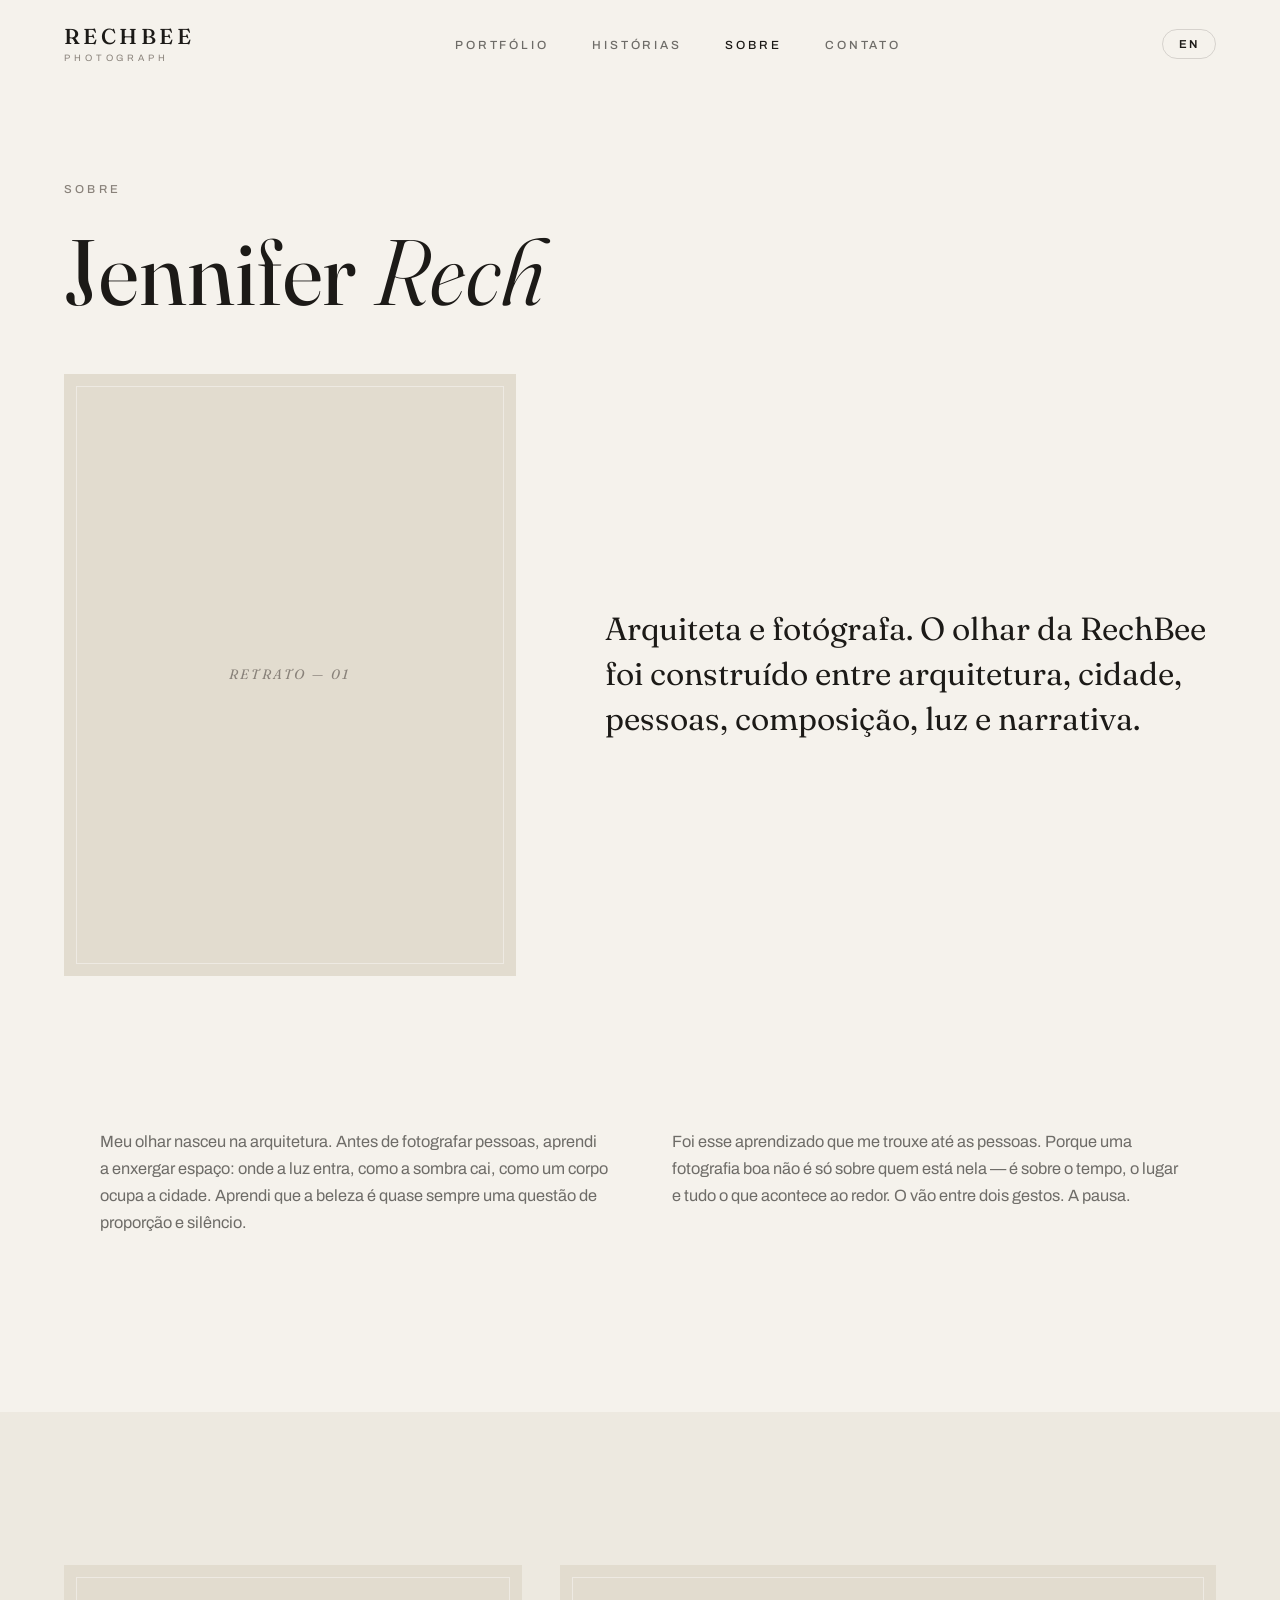
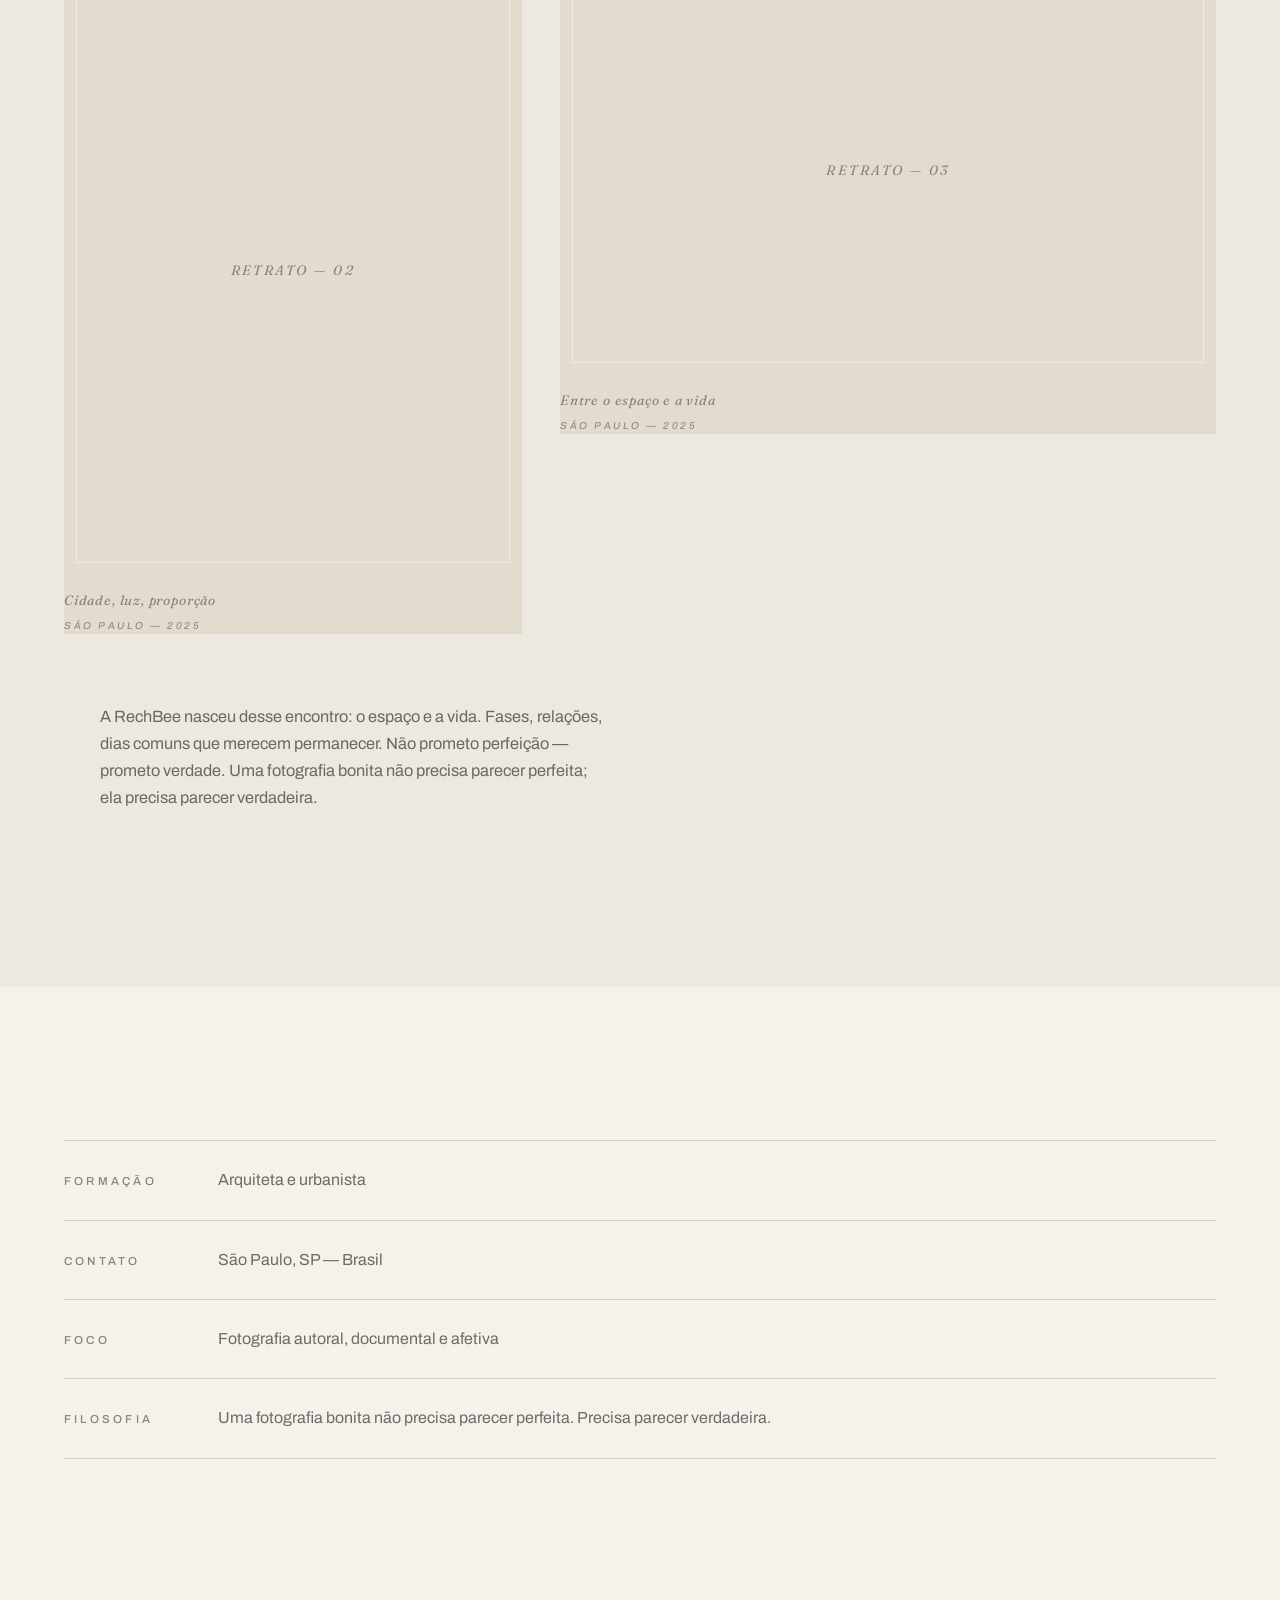
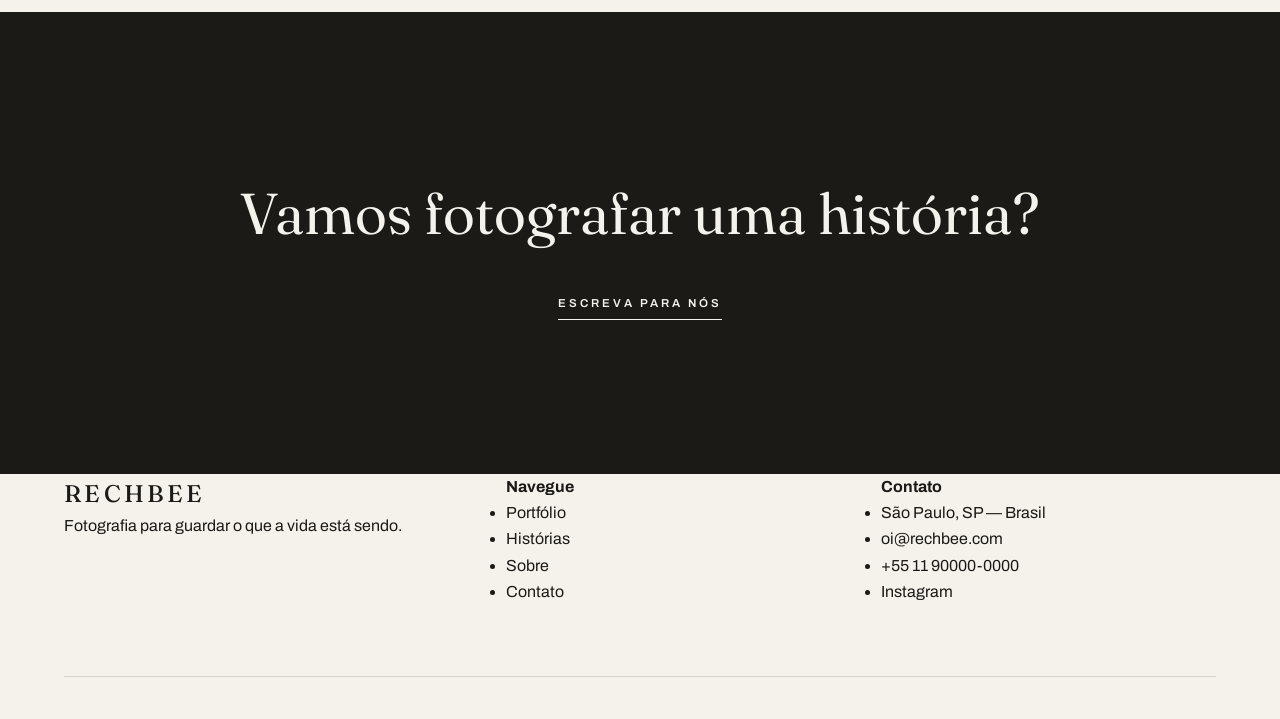
==== about.html @ 60b67dbc "Cria o site da RechBee Photograph" ====
<!DOCTYPE html>
<html lang="pt-BR">
<head>
  <meta charset="UTF-8">
  <meta name="viewport" content="width=device-width, initial-scale=1.0">
  <meta name="description" content="Sobre — RechBee Photograph. Jennifer Rech, arquiteta e fotógrafa. O espaço e a vida das pessoas.">
  <title>Sobre — RechBee Photograph</title>
  <link rel="preconnect" href="https://fonts.googleapis.com">
  <link rel="preconnect" href="https://fonts.gstatic.com" crossorigin>
  <link href="https://fonts.googleapis.com/css2?family=Fraunces:ital,opsz,wght@0,9..144,300..700;1,9..144,300..700&family=Archivo:wght@300;400;500;600&display=swap" rel="stylesheet">
  <link rel="stylesheet" href="css/style.css">
</head>
<body data-page="about">

  <header id="siteHeader"></header>

  <main>

    <section class="page-head container">
      <p class="label" data-i18n="nav.about">Sobre</p>
      <h1 class="page-title">Jennifer <em>Rech</em></h1>
    </section>

    <section class="container about-hero">
      <div class="visual visual--portrait reveal" aria-hidden="true"><span>RETRATO — 01</span></div>
      <p class="lead reveal" data-i18n="about.lead">Arquiteta e fotógrafa. O olhar da RechBee foi construído entre <em>arquitetura, cidade, pessoas, composição, luz e narrativa</em>.</p>
    </section>

    <section class="section">
      <div class="container about-chunks">
        <div class="prose reveal">
          <p data-i18n="about.p1">Meu olhar nasceu na arquitetura. Antes de fotografar pessoas, aprendi a enxergar espaço: onde a luz entra, como a sombra cai, como um corpo ocupa a cidade. Aprendi que a beleza é quase sempre uma questão de proporção e silêncio.</p>
        </div>
        <div class="prose reveal">
          <p data-i18n="about.p2">Foi esse aprendizado que me trouxe até as pessoas. Porque uma fotografia boa não é só sobre quem está nela — é sobre o tempo, o lugar e tudo o que acontece ao redor. O vão entre dois gestos. A pausa.</p>
        </div>
      </div>
    </section>

    <section class="section--deep section">
      <div class="container grid-editorial">
        <figure class="cell--tall figure reveal">
          <div class="visual visual--portrait" aria-hidden="true"><span>RETRATO — 02</span></div>
          <figcaption class="figcaption">Cidade, luz, proporção<small>São Paulo — 2025</small></figcaption>
        </figure>
        <figure class="cell--tall-last figure reveal">
          <div class="visual visual--wide" aria-hidden="true"><span>RETRATO — 03</span></div>
          <figcaption class="figcaption">Entre o espaço e a vida<small>São Paulo — 2025</small></figcaption>
        </figure>
      </div>
      <div class="container about-chunks" style="margin-top: 70px;">
        <div class="prose reveal">
          <p data-i18n="about.p3">A RechBee nasceu desse encontro: o espaço e a vida. Fases, relações, dias comuns que merecem permanecer. Não prometo perfeição — prometo verdade. Uma fotografia bonita não precisa parecer perfeita; ela precisa parecer verdadeira.</p>
        </div>
      </div>
    </section>

    <section class="section">
      <div class="container about-lines">
        <ul>
          <li>
            <span class="label" data-i18n="about.li.formacao">Formação</span>
            <p data-i18n="about.li.formacao.v">Arquiteta e urbanista</p>
          </li>
          <li>
            <span class="label" data-i18n="footer.contact">Contato</span>
            <p>São Paulo, SP — Brasil</p>
          </li>
          <li>
            <span class="label" data-i18n="about.li.foco">Foco</span>
            <p data-i18n="about.li.foco.v">Fotografia autoral, documental e afetiva</p>
          </li>
          <li>
            <span class="label" data-i18n="about.li.filosofia">Filosofia</span>
            <p data-i18n="about.li.filosofia.v">Uma fotografia bonita não precisa parecer perfeita. Precisa parecer verdadeira.</p>
          </li>
        </ul>
      </div>
    </section>

    <section class="section section--dark">
      <div class="container uni-msg reveal">
        <h2 class="serif" style="font-weight: 380; font-size: clamp(1.9rem, 5.4vw, 3.6rem);" data-i18n="about.cta">Vamos fotografar uma história?</h2>
        <p style="margin-top: 28px;"><a class="link-more" style="border-color: var(--bg); color: var(--bg);" href="contact.html" data-i18n="home.cta.link">escreva para nós</a></p>
      </div>
    </section>

  </main>

  <footer id="siteFooter"></footer>

  <script src="js/main.js"></script>
</body>
</html>
---- css/style.css ----
:root {
  --bg: #F5F2EC;
  --bg-deep: #EDE9E0;
  --sand: #E2DCCF;
  --taupe: #B7AE9F;
  --concrete: #89827A;
  --ink: #1C1A17;
  --ink-soft: rgba(28, 26, 23, 0.62);
  --line: #D9D2C2;
  --line-dark: rgba(28, 26, 23, 0.14);
  --serif: "Fraunces", Georgia, "Times New Roman", serif;
  --sans: "Archivo", "Segoe UI", system-ui, sans-serif;
  --ease: cubic-bezier(0.22, 1, 0.36, 1);
}

* {
  margin: 0;
  padding: 0;
  box-sizing: border-box;
}

html {
  scroll-behavior: smooth;
}

body {
  font-family: var(--sans);
  background: var(--bg);
  color: var(--ink);
  line-height: 1.65;
  font-weight: 400;
  -webkit-font-smoothing: antialiased;
}

img {
  display: block;
  max-width: 100%;
  height: auto;
}

a {
  color: inherit;
  text-decoration: none;
}

.serif {
  font-family: var(--serif);
}

/* ---------- Layout ---------- */

.container {
  width: min(1200px, 100% - 10vw);
  margin: 0 auto;
}

.container--narrow {
  width: min(760px, 100% - 14vw);
  margin: 0 auto;
}

.section {
  padding: clamp(72px, 12vw, 160px) 0;
}

.section--deep {
  background: var(--bg-deep);
}

.section--dark {
  background: var(--ink);
  color: var(--bg);
}

.section--taupe {
  background: var(--taupe);
  color: var(--ink);
}

.label {
  font-family: var(--sans);
  font-size: 0.72rem;
  font-weight: 500;
  letter-spacing: 0.28em;
  text-transform: uppercase;
}

.label--line {
  display: inline-flex;
  align-items: center;
  gap: 14px;
}

.label--line::before {
  content: "";
  width: 42px;
  height: 1px;
  background: currentColor;
  opacity: 0.5;
}

.sec-title {
  font-family: var(--serif);
  font-weight: 380;
  font-size: clamp(2rem, 5vw, 3.4rem);
  line-height: 1.1;
  letter-spacing: -0.01em;
}

.sec-num {
  font-family: var(--serif);
  font-style: italic;
  font-size: 0.95rem;
  color: var(--concrete);
  font-variant-numeric: tabular-nums;
}

.prose {
  color: var(--ink-soft);
  font-size: 1.02rem;
  max-width: 62ch;
}

.prose em {
  font-family: var(--serif);
  font-style: italic;
  color: var(--ink);
}

/* ---------- Header / Nav ---------- */

.header {
  position: fixed;
  inset: 0 0 auto 0;
  z-index: 90;
  padding: 26px 0;
  transition: background 0.4s var(--ease), padding 0.4s var(--ease);
}

.header.scrolled {
  background: rgba(245, 242, 236, 0.92);
  backdrop-filter: blur(10px);
  padding: 14px 0;
  border-bottom: 1px solid var(--line-dark);
}

.nav {
  display: flex;
  align-items: center;
  justify-content: space-between;
}

.brand {
  display: flex;
  flex-direction: column;
  line-height: 1;
}

.brand-name {
  font-family: var(--serif);
  font-weight: 500;
  font-size: 1.35rem;
  letter-spacing: 0.16em;
}

.brand-tag {
  font-size: 0.58rem;
  letter-spacing: 0.42em;
  text-transform: uppercase;
  color: var(--concrete);
  margin-top: 6px;
}

.nav-links {
  display: flex;
  align-items: center;
  gap: clamp(20px, 3.4vw, 44px);
  list-style: none;
}

.nav-links a {
  font-size: 0.74rem;
  font-weight: 500;
  letter-spacing: 0.24em;
  text-transform: uppercase;
  color: var(--ink-soft);
  transition: color 0.25s ease;
}

.nav-links a:hover,
.nav-links a.current {
  color: var(--ink);
}

.lang-toggle {
  font-family: var(--sans);
  font-size: 0.72rem;
  font-weight: 600;
  letter-spacing: 0.18em;
  text-transform: uppercase;
  background: none;
  border: 1px solid var(--line-dark);
  color: var(--ink);
  padding: 8px 16px;
  border-radius: 999px;
  cursor: pointer;
  transition: all 0.25s ease;
}

.lang-toggle:hover {
  border-color: var(--ink);
}

.nav-toggle {
  display: none;
  background: none;
  border: none;
  cursor: pointer;
  padding: 8px 0;
}

.nav-toggle span {
  display: block;
  width: 26px;
  height: 1.6px;
  background: var(--ink);
  margin: 6px 0;
  transition: transform 0.3s var(--ease), opacity 0.3s ease;
}

body.menu-open .nav-toggle span:nth-child(1) {
  transform: translateY(7.6px) rotate(45deg);
}

body.menu-open .nav-toggle span:nth-child(2) {
  opacity: 0;
}

body.menu-open .nav-toggle span:nth-child(3) {
  transform: translateY(-7.6px) rotate(-45deg);
}

/* ---------- Hero ---------- */

.hero {
  position: relative;
  min-height: 100svh;
  display: flex;
  align-items: flex-end;
  color: var(--bg);
  overflow: hidden;
}

.hero-visual {
  position: absolute;
  inset: 0;
  background:
    linear-gradient(180deg, rgba(28, 26, 23, 0.42) 0%, rgba(28, 26, 23, 0.68) 100%),
    linear-gradient(115deg, #8d8577 0%, #c4b8a4 34%, #9a8e7d 62%, #6d675d 100%);
}

.hero-visual::after {
  content: "";
  position: absolute;
  inset: 0;
  background-image: url("data:image/svg+xml,%3Csvg xmlns='http://www.w3.org/2000/svg' width='140' height='140'%3E%3Cfilter id='n'%3E%3CfeTurbulence type='fractalNoise' baseFrequency='0.9' numOctaves='2'/%3E%3C/filter%3E%3Crect width='100%25' height='100%25' filter='url(%23n)' opacity='0.05'/%3E%3C/svg%3E");
  opacity: 0.5;
}

.hero-inner {
  position: relative;
  z-index: 2;
  width: 100%;
  padding: 0 0 9vh;
}

.hero-label {
  color: rgba(245, 242, 236, 0.8);
  margin-bottom: 22px;
}

.hero-title {
  font-family: var(--serif);
  font-weight: 420;
  font-size: clamp(3rem, 11vw, 8.5rem);
  line-height: 0.98;
  letter-spacing: 0.04em;
}

.hero-sub {
  font-family: var(--serif);
  font-weight: 380;
  font-style: italic;
  font-size: clamp(1.05rem, 2.6vw, 1.7rem);
  letter-spacing: 0.24em;
  text-transform: uppercase;
  color: rgba(245, 242, 236, 0.94);
  margin-top: 26px;
}

.hero-scroll {
  position: absolute;
  z-index: 2;
  right: 4vw;
  bottom: 6vh;
  writing-mode: vertical-rl;
  font-size: 0.62rem;
  letter-spacing: 0.34em;
  text-transform: uppercase;
  color: rgba(245, 242, 236, 0.66);
}

/* ---------- Manifesto ---------- */

.manifesto {
  text-align: center;
}

.manifesto p {
  font-family: var(--serif);
  font-weight: 340;
  font-size: clamp(1.7rem, 4.6vw, 3.2rem);
  line-height: 1.25;
  max-width: 20ch;
  margin: 0 auto;
}

.manifesto .label {
  display: block;
  margin-bottom: 30px;
  color: var(--concrete);
}

/* ---------- Universos (Home) ---------- */

.universo {
  display: grid;
  grid-template-columns: 1.05fr 1fr;
  gap: clamp(32px, 6vw, 90px);
  align-items: center;
  padding: clamp(56px, 8vw, 110px) 0;
  border-top: 1px solid var(--line);
}

.universo:nth-child(even) .visual {
  order: 2;
}

.visual {
  position: relative;
  background: var(--sand);
  aspect-ratio: 4 / 5;
  overflow: hidden;
  display: flex;
  align-items: center;
  justify-content: center;
  color: var(--concrete);
  font-family: var(--serif);
  font-style: italic;
  font-size: 0.85rem;
  letter-spacing: 0.18em;
}

.visual--wide {
  aspect-ratio: 16 / 10;
}

.visual--portrait {
  aspect-ratio: 3 / 4;
}

.visual::after {
  content: "";
  position: absolute;
  inset: 12px;
  border: 1px solid rgba(255, 255, 255, 0.4);
}

.universo-body {
  padding: 8px 0;
}

.universo-body .uni-index {
  display: block;
  margin-bottom: 20px;
}

.universo-body h3 {
  font-family: var(--serif);
  font-weight: 480;
  font-size: clamp(1.8rem, 3.6vw, 2.7rem);
  letter-spacing: 0.04em;
}

.universo-body p {
  color: var(--ink-soft);
  margin: 18px 0 28px;
  max-width: 46ch;
}

.link-more {
  display: inline-flex;
  align-items: center;
  gap: 10px;
  font-size: 0.72rem;
  font-weight: 600;
  letter-spacing: 0.26em;
  text-transform: uppercase;
  padding-bottom: 6px;
  border-bottom: 1px solid var(--ink);
  transition: gap 0.25s var(--ease);
}

.link-more:hover {
  gap: 18px;
}

/* ---------- Editorial grid ---------- */

.grid-editorial {
  display: grid;
  grid-template-columns: repeat(12, 1fr);
  gap: clamp(16px, 3vw, 40px);
  align-items: start;
}

.grid-editorial .cell {
  grid-column: span 6;
}

.grid-editorial .cell--full {
  grid-column: 1 / -1;
}

.grid-editorial .cell--third {
  grid-column: span 4;
}

.grid-editorial .cell--two-thirds {
  grid-column: span 8;
}

.grid-editorial .cell--tall {
  grid-column: span 5;
}

.grid-editorial .cell--tall-last {
  grid-column: span 7;
}

.figure {
  background: var(--sand);
}

.figure .visual {
  aspect-ratio: 3 / 2;
}

.figure .visual--portrait {
  aspect-ratio: 3 / 4;
}

.figure .visual--sq {
  aspect-ratio: 1 / 1;
}

.figure .visual--wide {
  aspect-ratio: 16 / 10;
}

.figcaption {
  font-family: var(--serif);
  font-style: italic;
  font-size: 0.85rem;
  color: var(--concrete);
  margin-top: 14px;
  letter-spacing: 0.06em;
}

.figcaption small {
  display: block;
  font-family: var(--sans);
  font-size: 0.62rem;
  letter-spacing: 0.26em;
  text-transform: uppercase;
  color: var(--concrete);
  margin-top: 6px;
}

/* ---------- About strip ---------- */

.about-strip {
  display: grid;
  grid-template-columns: 0.9fr 1.1fr;
  gap: clamp(32px, 6vw, 90px);
  align-items: center;
}

.about-strip .visual {
  aspect-ratio: 3 / 4;
}

.about-strip h2 {
  font-family: var(--serif);
  font-weight: 420;
  font-size: clamp(1.6rem, 3vw, 2.3rem);
  margin-bottom: 18px;
}

.about-strip p {
  color: var(--ink-soft);
  margin-bottom: 26px;
  max-width: 48ch;
}

/* ---------- Quote ---------- */

.quote {
  text-align: center;
}

.quote blockquote {
  font-family: var(--serif);
  font-weight: 340;
  font-style: italic;
  font-size: clamp(1.5rem, 4vw, 2.6rem);
  line-height: 1.3;
  max-width: 24ch;
  margin: 0 auto 26px;
}

/* ---------- Footer ---------- */

.footer {
  background: var(--ink);
  color: var(--bg);
  padding: clamp(60px, 8vw, 110px) 0 40px;
}

.footer-grid {
  display: grid;
  grid-template-columns: 1.2fr 1fr 1fr;
  gap: 40px;
  align-items: start;
  margin-bottom: 70px;
}

.footer-brand-name {
  font-family: var(--serif);
  font-weight: 460;
  font-size: 1.5rem;
  letter-spacing: 0.14em;
}

.footer p.tagline {
  font-family: var(--serif);
  font-style: italic;
  color: var(--taupe);
  margin-top: 12px;
  max-width: 30ch;
}

.footer h4 {
  font-size: 0.66rem;
  font-weight: 500;
  letter-spacing: 0.3em;
  text-transform: uppercase;
  color: var(--taupe);
  margin-bottom: 18px;
}

.footer ul {
  list-style: none;
  display: flex;
  flex-direction: column;
  gap: 10px;
}

.footer ul a,
.footer ul li {
  color: rgba(245, 242, 236, 0.82);
  font-size: 0.92rem;
  transition: color 0.25s ease;
}

.footer ul a:hover {
  color: var(--bg);
}

.footer-bottom {
  border-top: 1px solid var(--line-dark);
  padding-top: 24px;
  display: flex;
  justify-content: space-between;
  gap: 16px;
  flex-wrap: wrap;
  font-size: 0.7rem;
  letter-spacing: 0.12em;
  text-transform: uppercase;
  color: rgba(245, 242, 236, 0.45);
}

/* ---------- Page header (inner pages) ---------- */

.page-head {
  padding: clamp(150px, 20vh, 210px) 0 clamp(40px, 6vh, 70px);
}

.page-head .label {
  color: var(--concrete);
  margin-bottom: 26px;
}

.page-title {
  font-family: var(--serif);
  font-weight: 400;
  font-size: clamp(2.6rem, 8vw, 5.8rem);
  line-height: 1.02;
  letter-spacing: 0.01em;
}

.page-title em {
  font-style: italic;
  font-weight: 340;
}

.page-sub {
  margin-top: 26px;
  max-width: 54ch;
}

/* ---------- Portfolio ---------- */

.filters {
  display: flex;
  flex-wrap: wrap;
  gap: 8px 26px;
  list-style: none;
  padding-bottom: 26px;
  border-bottom: 1px solid var(--line);
  margin-bottom: 44px;
}

.filters button {
  font-family: var(--sans);
  font-size: 0.74rem;
  font-weight: 500;
  letter-spacing: 0.22em;
  text-transform: uppercase;
  background: none;
  border: none;
  color: var(--ink-soft);
  cursor: pointer;
  padding: 4px 0;
  transition: color 0.25s ease;
}

.filters button:hover {
  color: var(--ink);
}

.filters button.active {
  color: var(--ink);
  border-bottom: 1px solid var(--ink);
}

.grid-portfolio {
  display: grid;
  grid-template-columns: repeat(12, 1fr);
  gap: clamp(18px, 3vw, 44px);
}

.work {
  grid-column: span 6;
}

.work--mini {
  grid-column: span 4;
}

.work--big {
  grid-column: 1 / -1;
}

.work--rest {
  grid-column: span 6;
}

.work .figure {
  position: relative;
  overflow: hidden;
}

.work .visual {
  transition: transform 1.1s var(--ease);
}

.work:hover .visual {
  transform: scale(1.025);
}

.work.hide {
  display: none;
}

.work .tag {
  display: inline-block;
  margin-top: 16px;
  font-size: 0.62rem;
  font-weight: 600;
  letter-spacing: 0.28em;
  text-transform: uppercase;
  color: var(--concrete);
}

/* ---------- Stories hub ---------- */

.stories-list {
  border-top: 1px solid var(--line);
}

.story-row {
  display: grid;
  grid-template-columns: 1fr;
  border-bottom: 1px solid var(--line);
  padding: clamp(36px, 6vw, 64px) 0;
}

.story-row a {
  display: grid;
  grid-template-columns: 0.8fr 1.2fr;
  gap: clamp(24px, 5vw, 70px);
  align-items: center;
}

.story-row .visual {
  aspect-ratio: 4 / 3;
  margin: 0;
}

.story-row h3 {
  font-family: var(--serif);
  font-weight: 460;
  font-size: clamp(1.7rem, 4vw, 3rem);
  letter-spacing: 0.03em;
  margin-bottom: 14px;
}

.story-row p {
  color: var(--ink-soft);
  max-width: 46ch;
  margin-bottom: 22px;
}

/* ---------- Universe pages ---------- */

.uni-intro {
  display: grid;
  grid-template-columns: 1fr 1fr;
  gap: clamp(28px, 6vw, 80px);
  align-items: center;
}

.uni-intro .visual {
  aspect-ratio: 3 / 4;
}

.uni-intro .prose {
  font-size: 1.08rem;
}

.uni-msg {
  text-align: center;
}

/* ---------- About ---------- */

.about-hero {
  display: grid;
  grid-template-columns: 0.85fr 1.15fr;
  gap: clamp(32px, 7vw, 100px);
  align-items: center;
}

.about-hero .visual {
  aspect-ratio: 3 / 4;
}

.about-hero .lead {
  font-family: var(--serif);
  font-weight: 380;
  font-size: clamp(1.4rem, 3vw, 2rem);
  line-height: 1.4;
}

.about-hero .lead em {
  color: var(--concrete);
}

.about-chunks {
  display: grid;
  grid-template-columns: repeat(2, 1fr);
  gap: clamp(28px, 5vw, 72px);
  max-width: 1080px;
}

.about-chunks .prose p {
  margin-bottom: 1.3em;
}

.about-lines {
  border-top: 1px solid var(--line);
}

.about-lines ul {
  list-style: none;
}

.about-lines li {
  display: flex;
  gap: 24px;
  align-items: baseline;
  padding: 26px 0;
  border-bottom: 1px solid var(--line);
}

.about-lines li .label {
  min-width: 130px;
  color: var(--concrete);
}

.about-lines li p {
  color: var(--ink-soft);
}

/* ---------- Contact ---------- */

.contact-head .label {
  color: var(--concrete);
  margin-bottom: 24px;
}

.contact-title {
  font-family: var(--serif);
  font-weight: 400;
  font-size: clamp(2.2rem, 6.4vw, 4.6rem);
  line-height: 1.08;
  letter-spacing: 0.01em;
  max-width: 14ch;
}

.contact-grid {
  display: grid;
  grid-template-columns: 1fr 1fr;
  gap: clamp(48px, 8vw, 120px);
  align-items: start;
}

.form-el {
  position: relative;
  margin-bottom: 34px;
}

.form-el input,
.form-el textarea,
.form-el select {
  width: 100%;
  background: none;
  border: none;
  border-bottom: 1px solid var(--line);
  padding: 12px 0;
  font-family: var(--sans);
  font-size: 1rem;
  color: var(--ink);
  transition: border-color 0.3s ease;
}

.form-el textarea {
  min-height: 92px;
  resize: vertical;
}

.form-el input:focus,
.form-el textarea:focus,
.form-el select:focus {
  outline: none;
  border-bottom-color: var(--ink);
}

.form-el label {
  position: absolute;
  top: 12px;
  left: 0;
  font-size: 0.86rem;
  color: var(--concrete);
  letter-spacing: 0.04em;
  transition: transform 0.3s var(--ease), font-size 0.3s var(--ease), color 0.3s ease;
  pointer-events: none;
}

.form-el input:focus ~ label,
.form-el input:not(:placeholder-shown) ~ label,
.form-el textarea:focus ~ label,
.form-el textarea:not(:placeholder-shown) ~ label,
.form-el select:focus ~ label,
.form-el select.has-value ~ label {
  transform: translateY(-20px);
  font-size: 0.62rem;
  letter-spacing: 0.22em;
  text-transform: uppercase;
}

.form-el select {
  appearance: none;
  -webkit-appearance: none;
  cursor: pointer;
  color: var(--ink-soft);
}

.form-el select ~ label {
  opacity: 0;
  transition: none;
}

.form-el select:focus ~ label,
.form-el select.has-value ~ label {
  opacity: 1;
}

.btn-line {
  font-family: var(--sans);
  font-size: 0.76rem;
  font-weight: 600;
  letter-spacing: 0.26em;
  text-transform: uppercase;
  background: none;
  border: 1px solid var(--ink);
  color: var(--ink);
  padding: 16px 34px;
  border-radius: 999px;
  cursor: pointer;
  transition: background 0.3s ease, color 0.3s ease;
}

.btn-line:hover {
  background: var(--ink);
  color: var(--bg);
}

.contact-info {
  display: grid;
  gap: 34px;
}

.contact-info h4 {
  font-size: 0.66rem;
  font-weight: 500;
  letter-spacing: 0.3em;
  text-transform: uppercase;
  color: var(--concrete);
  margin-bottom: 12px;
}

.contact-info a,
.contact-info p {
  display: block;
  font-family: var(--serif);
  font-size: 1.15rem;
  color: var(--ink);
}

.contact-info a:hover {
  color: var(--concrete);
}

.form-success {
  font-family: var(--serif);
  font-style: italic;
  color: var(--concrete);
  margin-top: 22px;
}

.hide {
  display: none;
}

/* ---------- Reveal ---------- */

.reveal {
  opacity: 0;
  transform: translateY(26px);
  transition: opacity 0.9s var(--ease), transform 0.9s var(--ease);
}

.reveal.is-in {
  opacity: 1;
  transform: none;
}

/* ---------- Responsive ---------- */

@media (max-width: 900px) {
  .nav-links {
    position: fixed;
    inset: 0;
    flex-direction: column;
    justify-content: center;
    gap: 34px;
    background: var(--bg);
    opacity: 0;
    pointer-events: none;
    transition: opacity 0.35s var(--ease);
  }

  .nav-links a {
    font-size: 0.9rem;
  }

  body.menu-open .nav-links {
    opacity: 1;
    pointer-events: auto;
  }

  .nav-toggle {
    display: block;
    z-index: 2;
  }

body.menu-open .header {
  background: rgba(245, 242, 236, 0.96);
}

body[data-page="home"] .header:not(.scrolled) .brand-name,
body[data-page="home"] .header:not(.scrolled) .brand-tag,
body[data-page="home"] .header:not(.scrolled) .nav-links a {
  color: var(--bg);
}

body[data-page="home"] .header:not(.scrolled) .lang-toggle {
  color: var(--bg);
  border-color: rgba(245, 242, 236, 0.55);
}

.lang-toggle {
  position: relative;
  z-index: 3;
}

  .universo,
  .universo:nth-child(even) .visual,
  .story-row a,
  .uni-intro,
  .about-hero,
  .about-strip,
  .about-chunks,
  .contact-grid {
    grid-template-columns: 1fr;
  }

  .universo .visual {
    order: -1 !important;
  }

  .grid-editorial .cell,
  .grid-editorial .cell--third,
  .grid-editorial .cell--two-thirds,
  .grid-editorial .cell--tall,
  .grid-editorial .cell--tall-last,
  .work,
  .work--mini,
  .work--rest {
    grid-column: 1 / -1;
  }

  .footer-grid {
    grid-template-columns: 1fr;
    gap: 44px;
  }
}
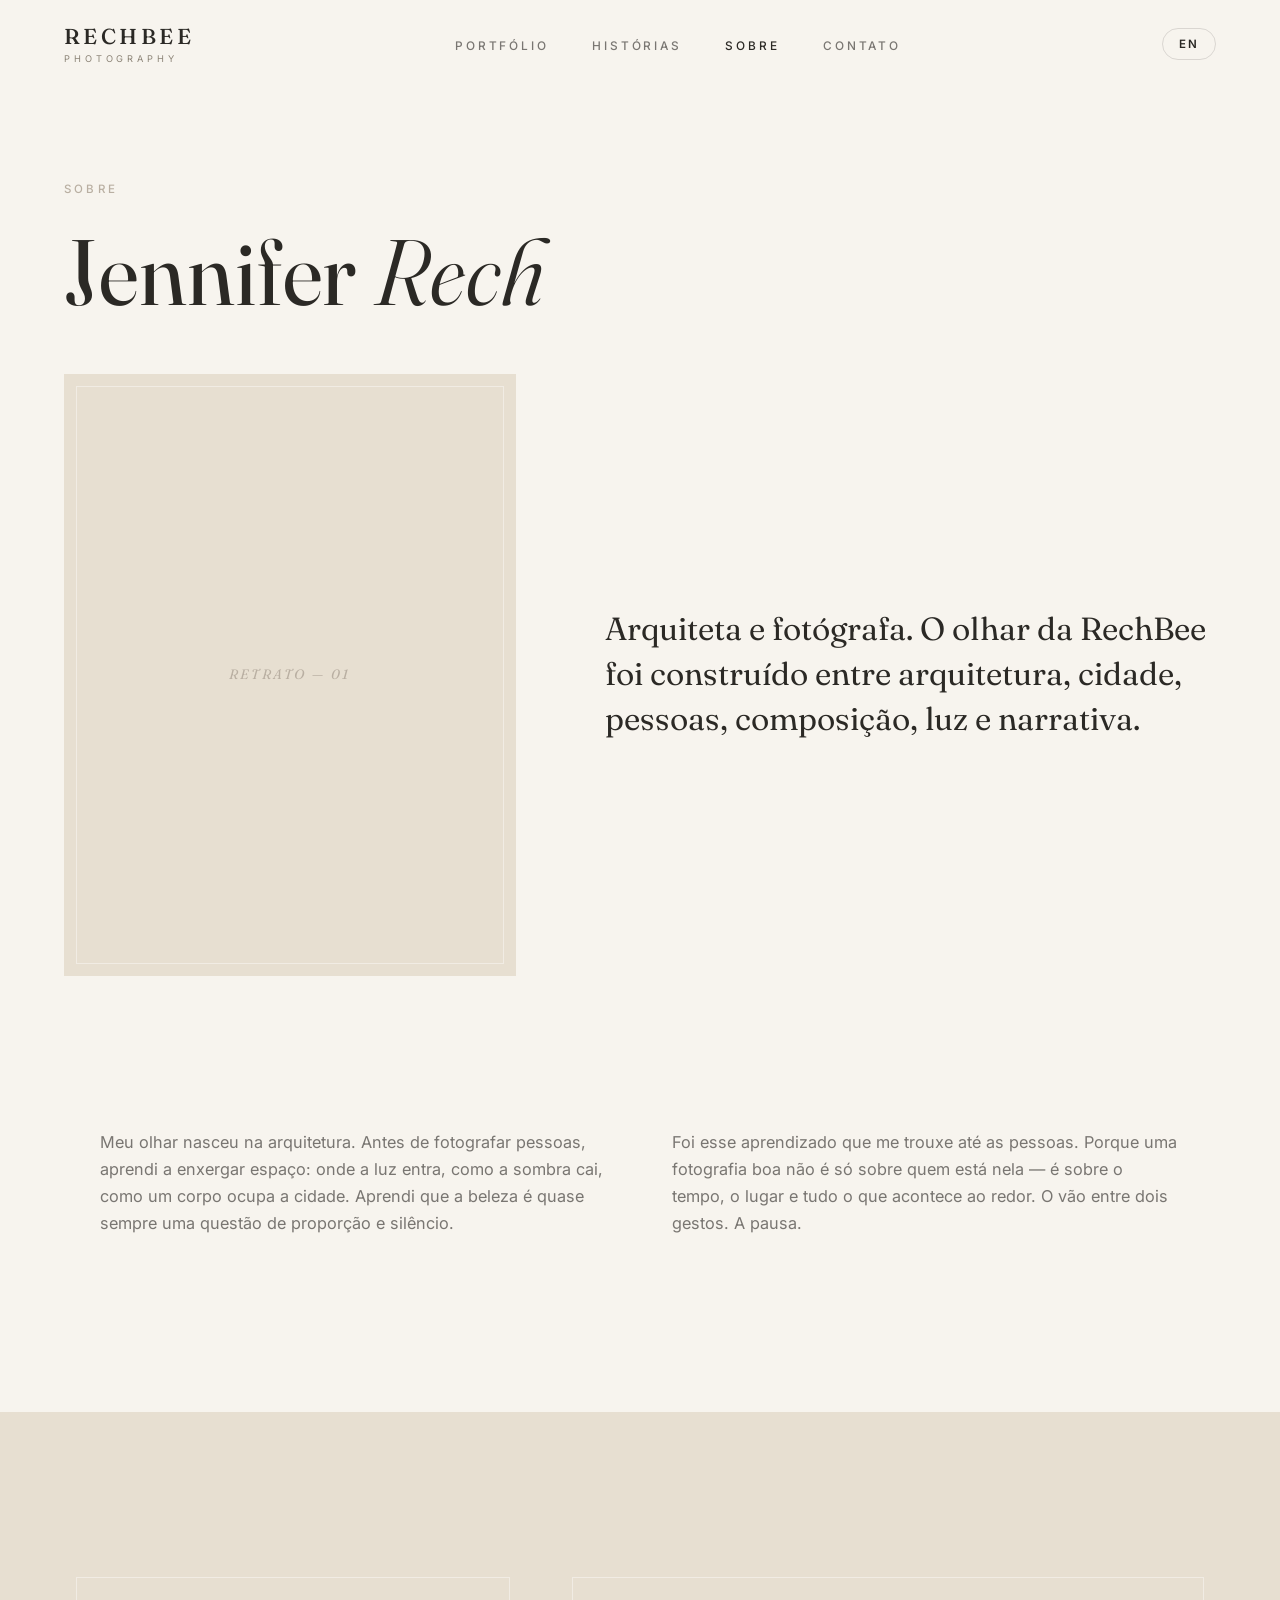
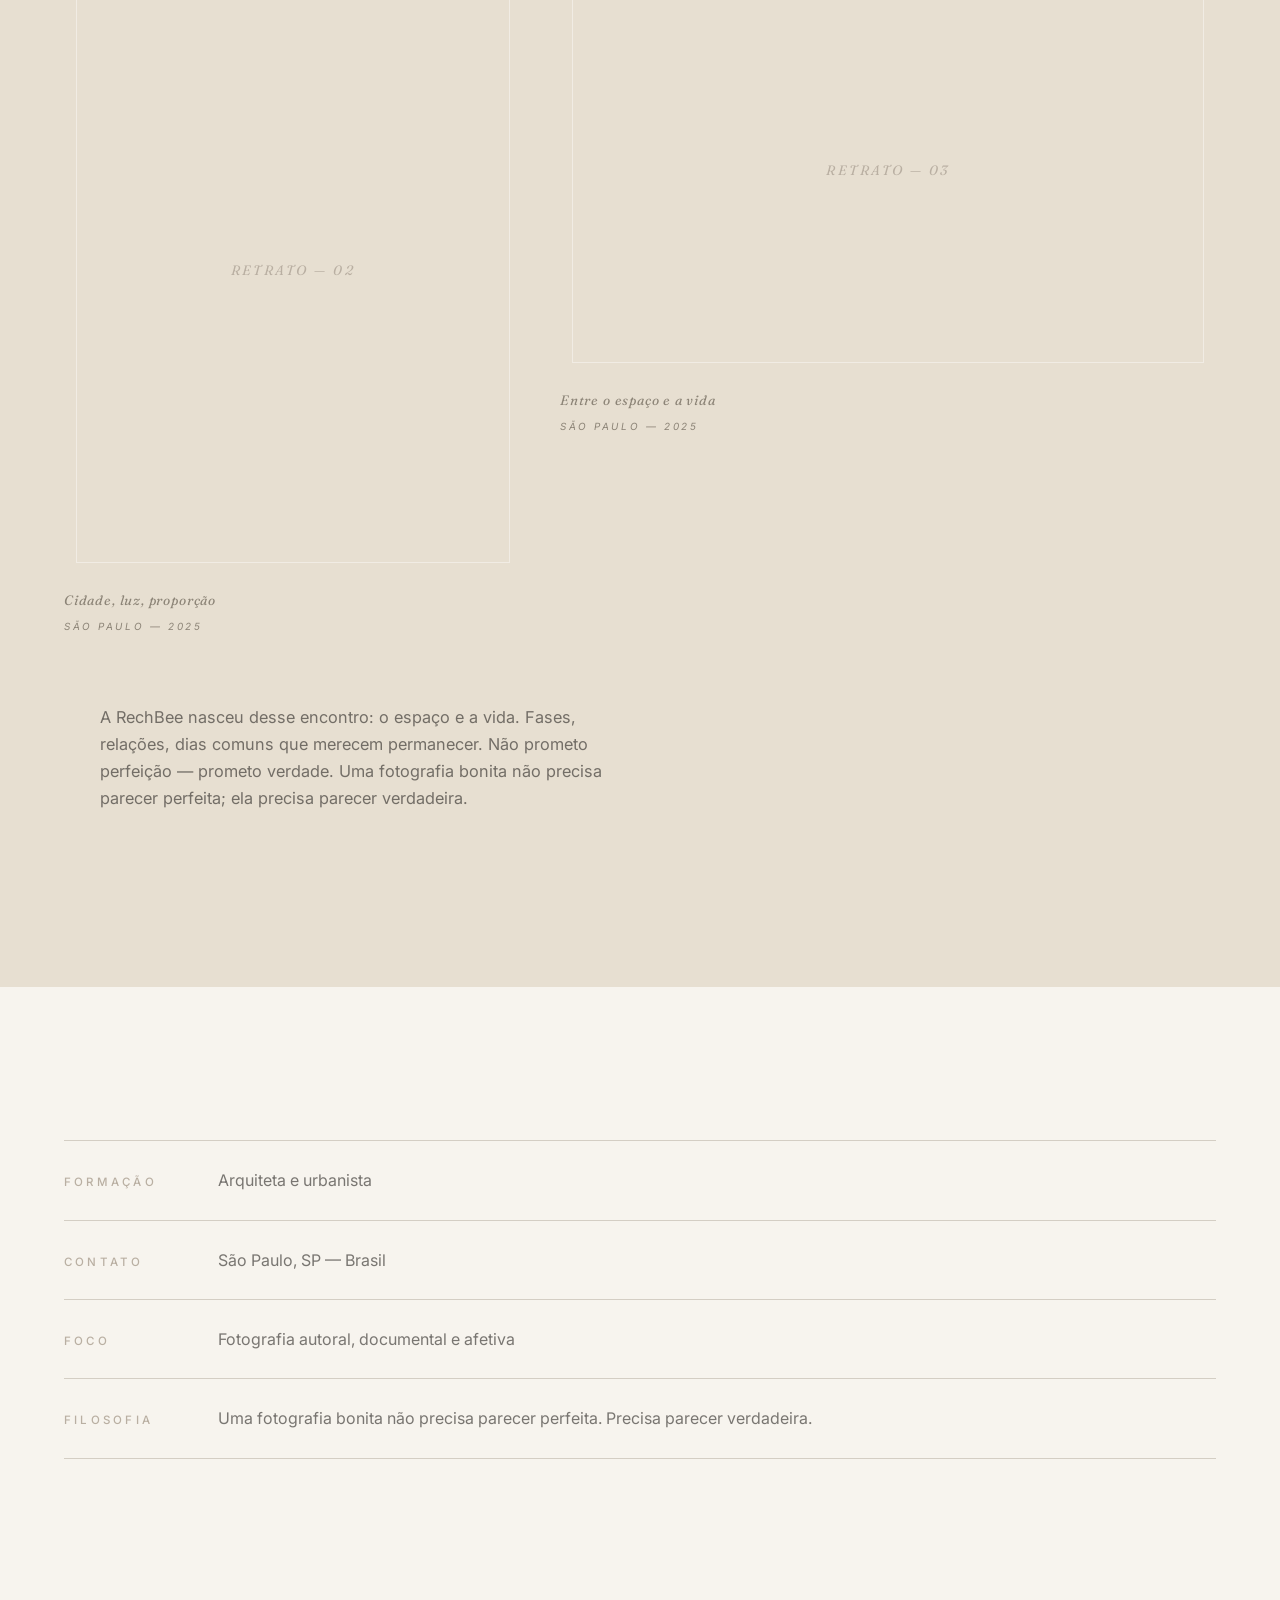
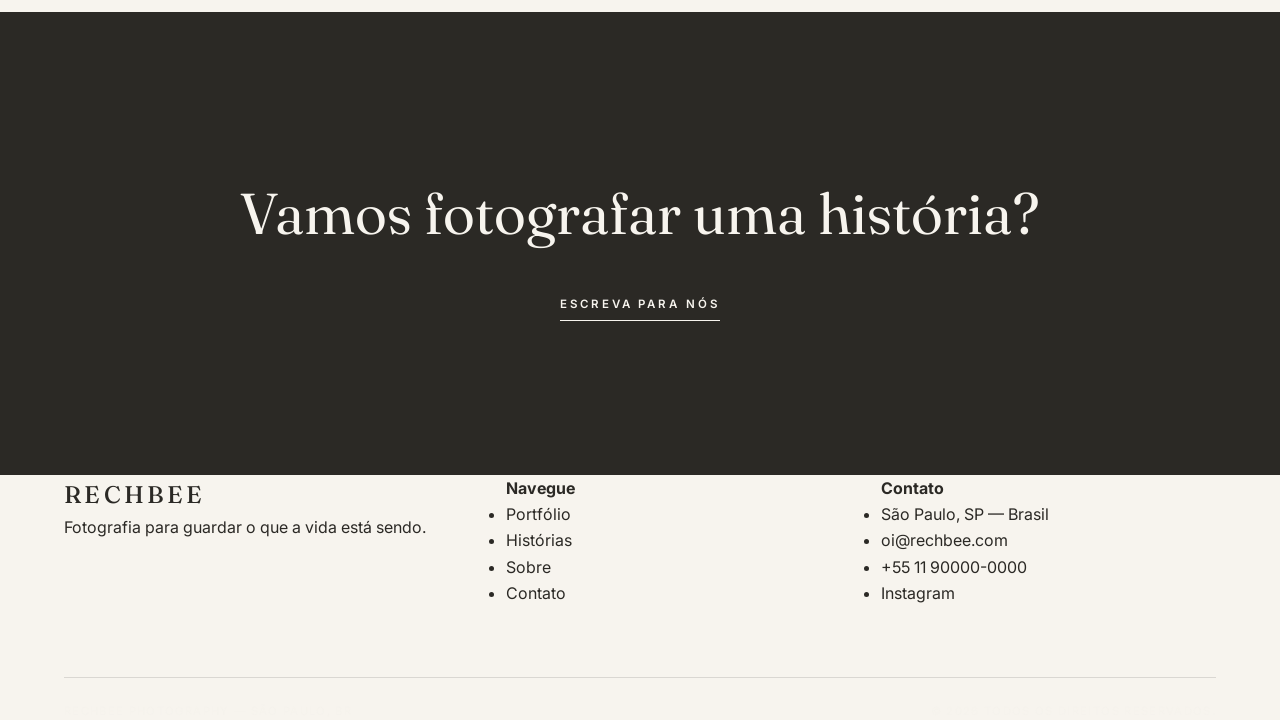
==== commit db7f9502: "Refina identidade: paleta exata, Inter, acento mel, marca RechBee Photography" ====
--- a/about.html
+++ b/about.html
@@ -3,11 +3,11 @@
 <head>
   <meta charset="UTF-8">
   <meta name="viewport" content="width=device-width, initial-scale=1.0">
-  <meta name="description" content="Sobre — RechBee Photograph. Jennifer Rech, arquiteta e fotógrafa. O espaço e a vida das pessoas.">
-  <title>Sobre — RechBee Photograph</title>
+  <meta name="description" content="Sobre — RechBee Photography. Jennifer Rech, arquiteta e fotógrafa. O espaço e a vida das pessoas.">
+  <title>Sobre — RechBee Photography</title>
   <link rel="preconnect" href="https://fonts.googleapis.com">
   <link rel="preconnect" href="https://fonts.gstatic.com" crossorigin>
-  <link href="https://fonts.googleapis.com/css2?family=Fraunces:ital,opsz,wght@0,9..144,300..700;1,9..144,300..700&family=Archivo:wght@300;400;500;600&display=swap" rel="stylesheet">
+  <link href="https://fonts.googleapis.com/css2?family=Fraunces:ital,opsz,wght@0,9..144,300..700;1,9..144,300..700&family=Inter:wght@300;400;500;600&display=swap" rel="stylesheet">
   <link rel="stylesheet" href="css/style.css">
 </head>
 <body data-page="about">
--- a/css/style.css
+++ b/css/style.css
@@ -1,15 +1,16 @@
 :root {
-  --bg: #F5F2EC;
-  --bg-deep: #EDE9E0;
-  --sand: #E2DCCF;
-  --taupe: #B7AE9F;
-  --concrete: #89827A;
-  --ink: #1C1A17;
-  --ink-soft: rgba(28, 26, 23, 0.62);
-  --line: #D9D2C2;
-  --line-dark: rgba(28, 26, 23, 0.14);
+  --bg: #F7F4EE;
+  --bg-deep: #E7DFD1;
+  --sand: #E7DFD1;
+  --taupe: #8C8477;
+  --concrete: #B9AFA2;
+  --ink: #2B2925;
+  --ink-soft: rgba(43, 41, 37, 0.62);
+  --line: rgba(185, 175, 162, 0.55);
+  --line-dark: rgba(43, 41, 37, 0.14);
+  --accent: #B98A3D;
   --serif: "Fraunces", Georgia, "Times New Roman", serif;
-  --sans: "Archivo", "Segoe UI", system-ui, sans-serif;
+  --sans: "Inter", "Segoe UI", system-ui, sans-serif;
   --ease: cubic-bezier(0.22, 1, 0.36, 1);
 }
 
@@ -73,7 +74,7 @@
 }
 
 .section--taupe {
-  background: var(--taupe);
+  background: var(--concrete);
   color: var(--ink);
 }
 
@@ -167,7 +168,7 @@
   font-size: 0.58rem;
   letter-spacing: 0.42em;
   text-transform: uppercase;
-  color: var(--concrete);
+  color: var(--taupe);
   margin-top: 6px;
 }
 
@@ -255,8 +256,8 @@
   position: absolute;
   inset: 0;
   background:
-    linear-gradient(180deg, rgba(28, 26, 23, 0.42) 0%, rgba(28, 26, 23, 0.68) 100%),
-    linear-gradient(115deg, #8d8577 0%, #c4b8a4 34%, #9a8e7d 62%, #6d675d 100%);
+    linear-gradient(180deg, rgba(43, 41, 37, 0.45) 0%, rgba(43, 41, 37, 0.72) 100%),
+    linear-gradient(115deg, #9d9386 0%, #cfc5b5 35%, #8C8477 65%, #5f594f 100%);
 }
 
 .hero-visual::after {
@@ -413,6 +414,7 @@
 
 .link-more:hover {
   gap: 18px;
+  border-bottom-color: var(--accent);
 }
 
 /* ---------- Editorial grid ---------- */
@@ -472,7 +474,7 @@
   font-family: var(--serif);
   font-style: italic;
   font-size: 0.85rem;
-  color: var(--concrete);
+  color: var(--taupe);
   margin-top: 14px;
   letter-spacing: 0.06em;
 }
@@ -483,7 +485,7 @@
   font-size: 0.62rem;
   letter-spacing: 0.26em;
   text-transform: uppercase;
-  color: var(--concrete);
+  color: var(--taupe);
   margin-top: 6px;
 }
 
@@ -661,7 +663,7 @@
 
 .filters button.active {
   color: var(--ink);
-  border-bottom: 1px solid var(--ink);
+  border-bottom: 1px solid var(--accent);
 }
 
 .grid-portfolio {
@@ -884,7 +886,7 @@
 .form-el textarea:focus,
 .form-el select:focus {
   outline: none;
-  border-bottom-color: var(--ink);
+  border-bottom-color: var(--accent);
 }
 
 .form-el label {
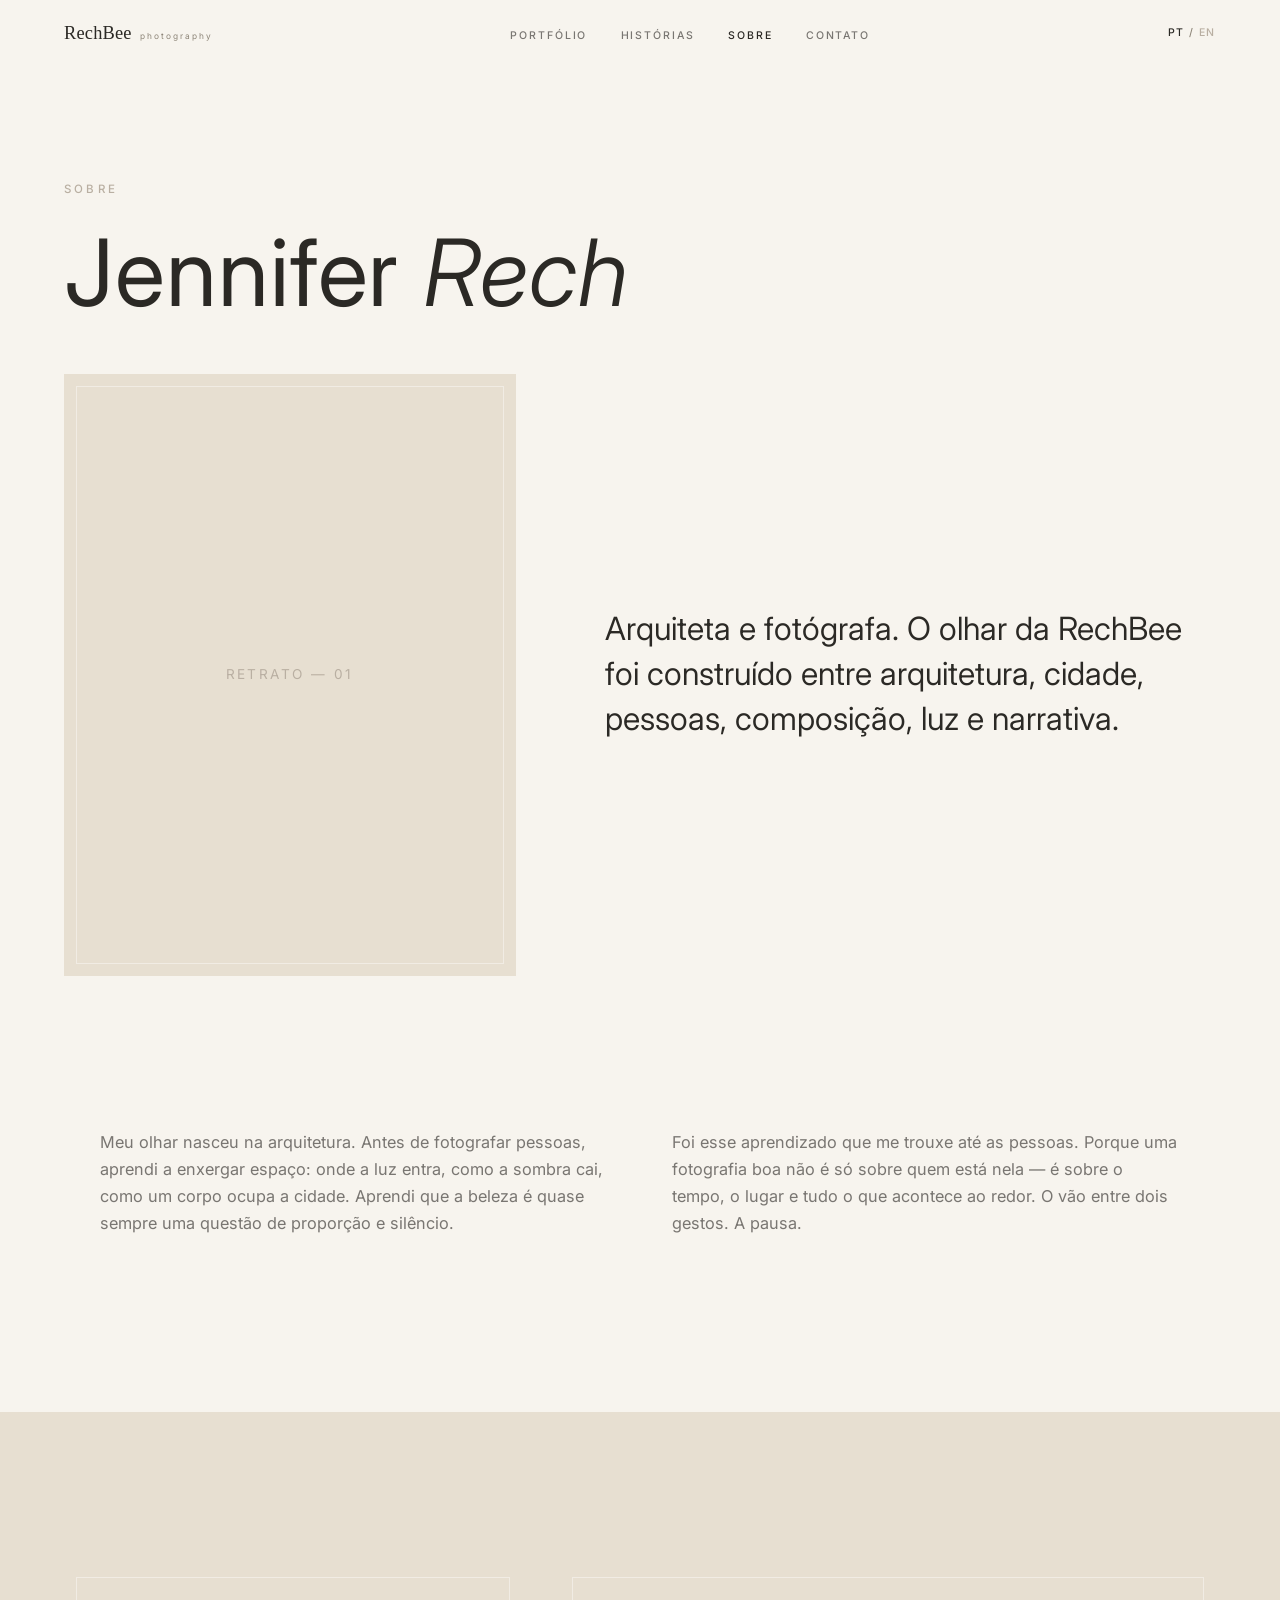
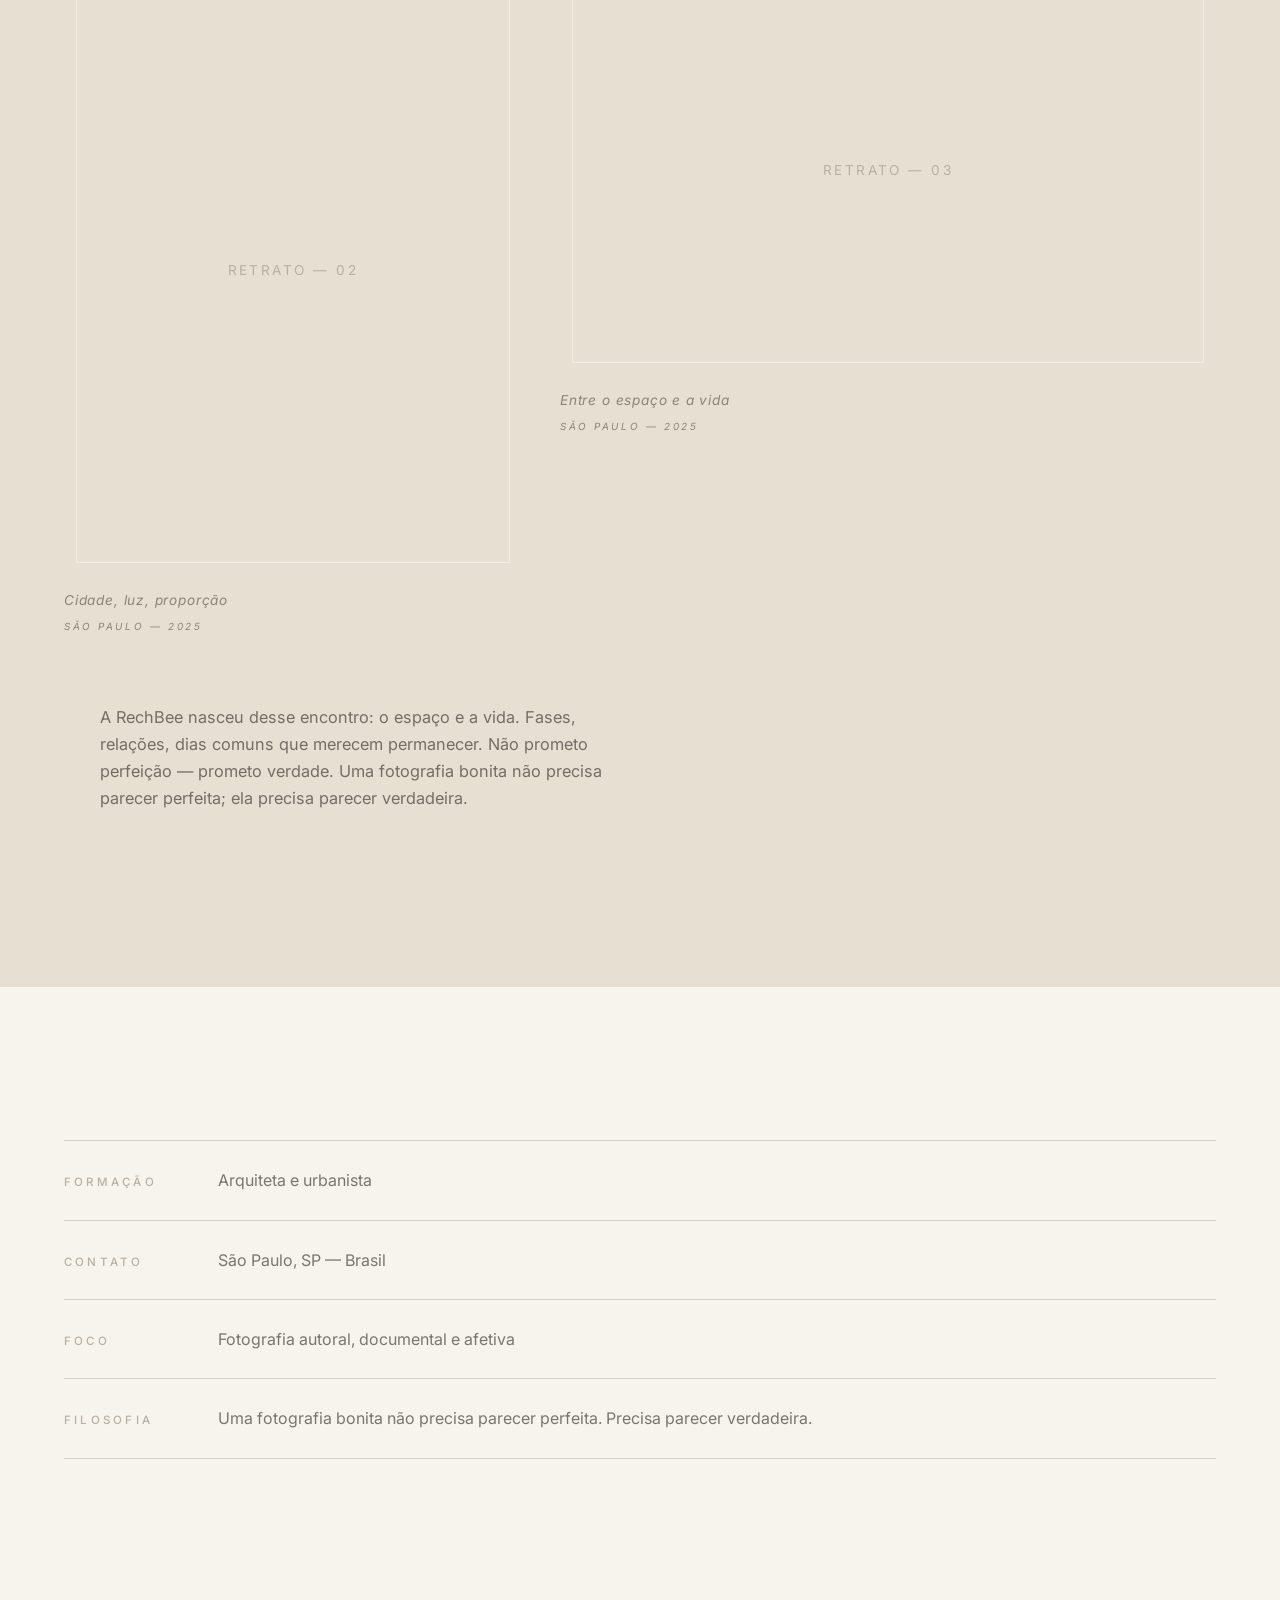
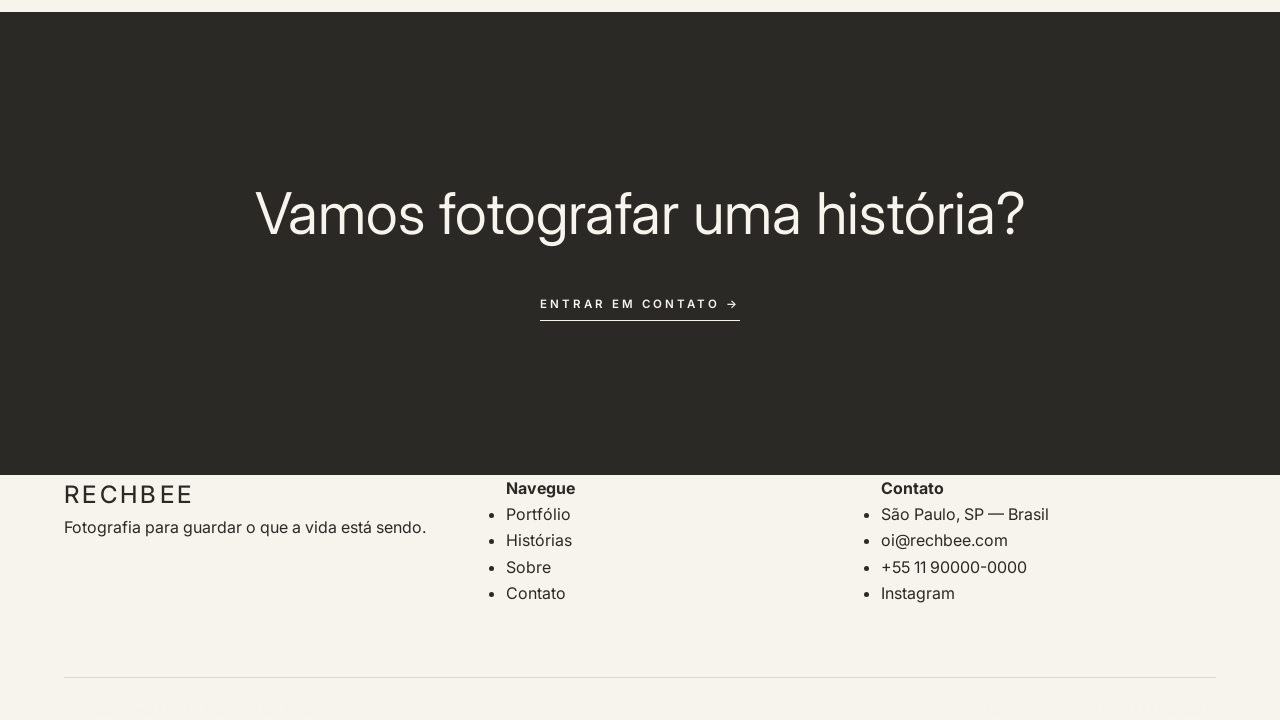
==== commit 4528372a: "Home refeita como portfoilo editorial; header fino e assinatura; tipografia sans nos demais projetos" ====
--- a/about.html
+++ b/about.html
@@ -7,7 +7,7 @@
   <title>Sobre — RechBee Photography</title>
   <link rel="preconnect" href="https://fonts.googleapis.com">
   <link rel="preconnect" href="https://fonts.gstatic.com" crossorigin>
-  <link href="https://fonts.googleapis.com/css2?family=Fraunces:ital,opsz,wght@0,9..144,300..700;1,9..144,300..700&family=Inter:wght@300;400;500;600&display=swap" rel="stylesheet">
+  <link href="https://fonts.googleapis.com/css2?family=Inter:wght@300;400;500;600&display=swap" rel="stylesheet">
   <link rel="stylesheet" href="css/style.css">
 </head>
 <body data-page="about">
--- a/css/style.css
+++ b/css/style.css
@@ -9,9 +9,25 @@
   --line: rgba(185, 175, 162, 0.55);
   --line-dark: rgba(43, 41, 37, 0.14);
   --accent: #B98A3D;
-  --serif: "Fraunces", Georgia, "Times New Roman", serif;
   --sans: "Inter", "Segoe UI", system-ui, sans-serif;
   --ease: cubic-bezier(0.22, 1, 0.36, 1);
+}
+
+/* Wordmark RechBee — fonte TAN Meringue (arquivo em /fonts/TAN-Meringue.woff2).
+   Ate o arquivo ser adicionado, cai no fallback serif generico. */
+@font-face {
+  font-family: "TAN Meringue";
+  src: url("/fonts/TAN-Meringue.woff2") format("woff2");
+  font-weight: 400;
+  font-style: normal;
+  font-display: swap;
+}
+
+.wordmark {
+  font-family: "TAN Meringue", Georgia, serif;
+  font-weight: 400;
+  letter-spacing: 0.01em;
+  text-transform: none;
 }
 
 * {
@@ -42,10 +58,6 @@
 a {
   color: inherit;
   text-decoration: none;
-}
-
-.serif {
-  font-family: var(--serif);
 }
 
 /* ---------- Layout ---------- */
@@ -101,7 +113,7 @@
 }
 
 .sec-title {
-  font-family: var(--serif);
+  font-family: var(--sans);
   font-weight: 380;
   font-size: clamp(2rem, 5vw, 3.4rem);
   line-height: 1.1;
@@ -109,9 +121,9 @@
 }
 
 .sec-num {
-  font-family: var(--serif);
-  font-style: italic;
-  font-size: 0.95rem;
+  font-family: var(--sans);
+  font-size: 0.78rem;
+  letter-spacing: 0.08em;
   color: var(--concrete);
   font-variant-numeric: tabular-nums;
 }
@@ -123,9 +135,8 @@
 }
 
 .prose em {
-  font-family: var(--serif);
-  font-style: italic;
-  color: var(--ink);
+  color: var(--ink);
+  font-style: normal;
 }
 
 /* ---------- Header / Nav ---------- */
@@ -134,15 +145,15 @@
   position: fixed;
   inset: 0 0 auto 0;
   z-index: 90;
-  padding: 26px 0;
-  transition: background 0.4s var(--ease), padding 0.4s var(--ease);
+  background: var(--bg);
+  border-bottom: 1px solid transparent;
+  padding: 20px 0;
+  transition: padding 0.4s var(--ease), border-color 0.4s ease;
 }
 
 .header.scrolled {
-  background: rgba(245, 242, 236, 0.92);
-  backdrop-filter: blur(10px);
-  padding: 14px 0;
-  border-bottom: 1px solid var(--line-dark);
+  padding: 12px 0;
+  border-bottom-color: var(--line-dark);
 }
 
 .nav {
@@ -153,36 +164,40 @@
 
 .brand {
   display: flex;
-  flex-direction: column;
+  align-items: baseline;
+  gap: 8px;
   line-height: 1;
 }
 
 .brand-name {
-  font-family: var(--serif);
-  font-weight: 500;
-  font-size: 1.35rem;
-  letter-spacing: 0.16em;
+  font-family: "TAN Meringue", Georgia, serif;
+  font-weight: 400;
+  font-size: 1.15rem;
+  letter-spacing: 0.01em;
+  text-transform: none;
+  color: var(--ink);
+  line-height: 1.1;
 }
 
 .brand-tag {
-  font-size: 0.58rem;
-  letter-spacing: 0.42em;
-  text-transform: uppercase;
+  font-size: 0.52rem;
+  font-weight: 400;
+  letter-spacing: 0.24em;
+  text-transform: none;
   color: var(--taupe);
-  margin-top: 6px;
 }
 
 .nav-links {
   display: flex;
   align-items: center;
-  gap: clamp(20px, 3.4vw, 44px);
+  gap: clamp(18px, 2.6vw, 36px);
   list-style: none;
 }
 
 .nav-links a {
-  font-size: 0.74rem;
+  font-size: 0.66rem;
   font-weight: 500;
-  letter-spacing: 0.24em;
+  letter-spacing: 0.18em;
   text-transform: uppercase;
   color: var(--ink-soft);
   transition: color 0.25s ease;
@@ -195,21 +210,30 @@
 
 .lang-toggle {
   font-family: var(--sans);
-  font-size: 0.72rem;
-  font-weight: 600;
-  letter-spacing: 0.18em;
-  text-transform: uppercase;
+  font-size: 0.66rem;
+  font-weight: 500;
+  letter-spacing: 0.14em;
   background: none;
-  border: 1px solid var(--line-dark);
-  color: var(--ink);
-  padding: 8px 16px;
-  border-radius: 999px;
+  border: none;
+  border-bottom: 1px solid transparent;
+  color: var(--taupe);
+  padding: 2px 0;
   cursor: pointer;
-  transition: all 0.25s ease;
+  transition: color 0.25s ease, border-bottom-color 0.25s ease;
+}
+
+.lang-toggle .lang-item {
+  color: var(--concrete);
+  transition: color 0.25s ease;
+}
+
+.lang-toggle .lang-item.active {
+  color: var(--ink);
 }
 
 .lang-toggle:hover {
-  border-color: var(--ink);
+  color: var(--ink);
+  border-bottom-color: var(--accent);
 }
 
 .nav-toggle {
@@ -241,74 +265,73 @@
   transform: translateY(-7.6px) rotate(-45deg);
 }
 
-/* ---------- Hero ---------- */
-
-.hero {
+/* ---------- Home: primeira dobra ---------- */
+
+.home-hero {
   position: relative;
-  min-height: 100svh;
-  display: flex;
-  align-items: flex-end;
-  color: var(--bg);
+  height: 90svh;
+  min-height: 560px;
   overflow: hidden;
 }
 
-.hero-visual {
+.home-hero-visual {
   position: absolute;
   inset: 0;
   background:
-    linear-gradient(180deg, rgba(43, 41, 37, 0.45) 0%, rgba(43, 41, 37, 0.72) 100%),
-    linear-gradient(115deg, #9d9386 0%, #cfc5b5 35%, #8C8477 65%, #5f594f 100%);
-}
-
-.hero-visual::after {
-  content: "";
+    linear-gradient(180deg, rgba(43, 41, 37, 0.08) 0%, rgba(43, 41, 37, 0.28) 72%, rgba(43, 41, 37, 0.55) 100%),
+    linear-gradient(115deg, #a69c8d 0%, #cfc5b5 40%, #8C8477 70%, #5f594f 100%);
+}
+
+.home-hero-visual .visual-label {
   position: absolute;
-  inset: 0;
-  background-image: url("data:image/svg+xml,%3Csvg xmlns='http://www.w3.org/2000/svg' width='140' height='140'%3E%3Cfilter id='n'%3E%3CfeTurbulence type='fractalNoise' baseFrequency='0.9' numOctaves='2'/%3E%3C/filter%3E%3Crect width='100%25' height='100%25' filter='url(%23n)' opacity='0.05'/%3E%3C/svg%3E");
-  opacity: 0.5;
-}
-
-.hero-inner {
-  position: relative;
+  left: 0;
+  right: 0;
+  top: 50%;
+  transform: translateY(-50%);
+  text-align: center;
+  font-size: 0.62rem;
+  letter-spacing: 0.3em;
+  text-transform: uppercase;
+  color: rgba(247, 244, 238, 0.5);
+}
+
+.home-hero-copy {
+  position: absolute;
+  left: clamp(5vw, 7vw, 9vw);
+  bottom: 7vh;
   z-index: 2;
-  width: 100%;
-  padding: 0 0 9vh;
-}
-
-.hero-label {
-  color: rgba(245, 242, 236, 0.8);
-  margin-bottom: 22px;
-}
-
-.hero-title {
-  font-family: var(--serif);
-  font-weight: 420;
-  font-size: clamp(3rem, 11vw, 8.5rem);
-  line-height: 0.98;
-  letter-spacing: 0.04em;
-}
-
-.hero-sub {
-  font-family: var(--serif);
-  font-weight: 380;
-  font-style: italic;
-  font-size: clamp(1.05rem, 2.6vw, 1.7rem);
-  letter-spacing: 0.24em;
-  text-transform: uppercase;
-  color: rgba(245, 242, 236, 0.94);
-  margin-top: 26px;
-}
-
-.hero-scroll {
+  max-width: 460px;
+}
+
+.home-hero-label {
+  font-size: 0.62rem;
+  font-weight: 400;
+  letter-spacing: 0.22em;
+  text-transform: uppercase;
+  color: rgba(247, 244, 238, 0.78);
+  margin-bottom: 12px;
+}
+
+.home-hero-phrase {
+  font-weight: 400;
+  font-size: clamp(0.95rem, 1.4vw, 1.15rem);
+  line-height: 1.4;
+  color: var(--bg);
+}
+
+.home-scroll {
   position: absolute;
   z-index: 2;
-  right: 4vw;
-  bottom: 6vh;
-  writing-mode: vertical-rl;
-  font-size: 0.62rem;
-  letter-spacing: 0.34em;
-  text-transform: uppercase;
-  color: rgba(245, 242, 236, 0.66);
+  right: 5vw;
+  bottom: 6.5vh;
+  font-size: 0.75rem;
+  line-height: 1;
+  color: rgba(247, 244, 238, 0.66);
+  transition: color 0.25s ease;
+}
+
+.home-scroll:hover {
+  color: var(--accent);
 }
 
 /* ---------- Manifesto ---------- */
@@ -318,11 +341,10 @@
 }
 
 .manifesto p {
-  font-family: var(--serif);
-  font-weight: 340;
-  font-size: clamp(1.7rem, 4.6vw, 3.2rem);
-  line-height: 1.25;
-  max-width: 20ch;
+  font-weight: 400;
+  font-size: clamp(1.05rem, 2.4vw, 1.55rem);
+  line-height: 1.55;
+  max-width: 24ch;
   margin: 0 auto;
 }
 
@@ -356,8 +378,7 @@
   align-items: center;
   justify-content: center;
   color: var(--concrete);
-  font-family: var(--serif);
-  font-style: italic;
+  font-family: var(--sans);
   font-size: 0.85rem;
   letter-spacing: 0.18em;
 }
@@ -387,10 +408,9 @@
 }
 
 .universo-body h3 {
-  font-family: var(--serif);
-  font-weight: 480;
-  font-size: clamp(1.8rem, 3.6vw, 2.7rem);
-  letter-spacing: 0.04em;
+  font-weight: 500;
+  font-size: clamp(1.1rem, 2.2vw, 1.55rem);
+  letter-spacing: 0.02em;
 }
 
 .universo-body p {
@@ -471,7 +491,7 @@
 }
 
 .figcaption {
-  font-family: var(--serif);
+  font-family: var(--sans);
   font-style: italic;
   font-size: 0.85rem;
   color: var(--taupe);
@@ -503,7 +523,7 @@
 }
 
 .about-strip h2 {
-  font-family: var(--serif);
+  font-family: var(--sans);
   font-weight: 420;
   font-size: clamp(1.6rem, 3vw, 2.3rem);
   margin-bottom: 18px;
@@ -522,7 +542,7 @@
 }
 
 .quote blockquote {
-  font-family: var(--serif);
+  font-family: var(--sans);
   font-weight: 340;
   font-style: italic;
   font-size: clamp(1.5rem, 4vw, 2.6rem);
@@ -548,14 +568,14 @@
 }
 
 .footer-brand-name {
-  font-family: var(--serif);
+  font-family: var(--sans);
   font-weight: 460;
   font-size: 1.5rem;
   letter-spacing: 0.14em;
 }
 
 .footer p.tagline {
-  font-family: var(--serif);
+  font-family: var(--sans);
   font-style: italic;
   color: var(--taupe);
   margin-top: 12px;
@@ -614,7 +634,7 @@
 }
 
 .page-title {
-  font-family: var(--serif);
+  font-family: var(--sans);
   font-weight: 400;
   font-size: clamp(2.6rem, 8vw, 5.8rem);
   line-height: 1.02;
@@ -741,7 +761,7 @@
 }
 
 .story-row h3 {
-  font-family: var(--serif);
+  font-family: var(--sans);
   font-weight: 460;
   font-size: clamp(1.7rem, 4vw, 3rem);
   letter-spacing: 0.03em;
@@ -789,7 +809,7 @@
 }
 
 .about-hero .lead {
-  font-family: var(--serif);
+  font-family: var(--sans);
   font-weight: 380;
   font-size: clamp(1.4rem, 3vw, 2rem);
   line-height: 1.4;
@@ -843,7 +863,7 @@
 }
 
 .contact-title {
-  font-family: var(--serif);
+  font-family: var(--sans);
   font-weight: 400;
   font-size: clamp(2.2rem, 6.4vw, 4.6rem);
   line-height: 1.08;
@@ -966,7 +986,7 @@
 .contact-info a,
 .contact-info p {
   display: block;
-  font-family: var(--serif);
+  font-family: var(--sans);
   font-size: 1.15rem;
   color: var(--ink);
 }
@@ -976,7 +996,7 @@
 }
 
 .form-success {
-  font-family: var(--serif);
+  font-family: var(--sans);
   font-style: italic;
   color: var(--concrete);
   margin-top: 22px;
@@ -999,15 +1019,159 @@
   transform: none;
 }
 
+/* ---------- Home: universos ---------- */
+
+.home-universos {
+  padding: clamp(72px, 12vw, 160px) 0;
+}
+
+.home-universos-grid {
+  display: grid;
+  grid-template-columns: repeat(12, 1fr);
+  align-items: start;
+  gap: clamp(20px, 3.4vw, 40px);
+}
+
+.home-uni {
+  display: block;
+}
+
+.home-uni--a,
+.home-uni--d {
+  grid-column: span 7;
+}
+
+.home-uni--b,
+.home-uni--c {
+  grid-column: span 5;
+  margin-top: clamp(24px, 10vw, 120px);
+}
+
+.home-uni--a .visual,
+.home-uni--d .visual {
+  aspect-ratio: 4 / 5;
+}
+
+.home-uni--b .visual,
+.home-uni--c .visual {
+  aspect-ratio: 3 / 4;
+}
+
+.home-uni-meta {
+  margin-top: 16px;
+  padding: 0 4px;
+}
+
+.home-uni-name {
+  display: block;
+  font-size: 0.66rem;
+  font-weight: 500;
+  letter-spacing: 0.22em;
+  text-transform: uppercase;
+  color: var(--ink);
+  transition: color 0.25s ease;
+}
+
+.home-uni:hover .home-uni-name {
+  color: var(--accent);
+}
+
+.home-uni-about {
+  margin-top: 8px;
+  font-size: 0.86rem;
+  line-height: 1.5;
+  color: var(--taupe);
+  max-width: 42ch;
+}
+
+/* ---------- Home: sobre ---------- */
+
+.home-about {
+  border-top: 1px solid var(--line);
+  padding: clamp(72px, 12vw, 160px) 0;
+}
+
+.home-about-grid {
+  display: grid;
+  grid-template-columns: repeat(12, 1fr);
+  gap: clamp(24px, 5vw, 72px);
+  align-items: center;
+}
+
+.home-about-visual {
+  grid-column: span 6;
+  aspect-ratio: 3 / 4;
+}
+
+.home-about-copy {
+  grid-column: 8 / span 5;
+}
+
+.home-about-quote {
+  font-weight: 400;
+  font-size: clamp(1.05rem, 1.9vw, 1.4rem);
+  line-height: 1.55;
+  color: var(--ink);
+  margin-bottom: 30px;
+}
+
+.home-about-quote span {
+  display: block;
+}
+
+/* ---------- Home: grid ---------- */
+
+.home-grid {
+  gap: clamp(24px, 5vw, 80px);
+  margin-top: clamp(40px, 6vw, 72px);
+}
+
+/* ---------- Home: contato ---------- */
+
+.home-contact {
+  text-align: center;
+  padding: clamp(90px, 16vh, 170px) 0;
+}
+
+.home-contact-title {
+  font-weight: 400;
+  font-size: clamp(1.2rem, 2.6vw, 1.8rem);
+  color: var(--ink);
+  margin-bottom: 34px;
+}
+
+.cta-title {
+  font-weight: 400;
+  font-size: clamp(1.2rem, 2.6vw, 1.8rem);
+  letter-spacing: 0.01em;
+}
+
 /* ---------- Responsive ---------- */
 
 @media (max-width: 900px) {
+  .home-hero {
+    height: 80svh;
+  }
+
+  .home-uni--a,
+  .home-uni--b,
+  .home-uni--c,
+  .home-uni--d {
+    grid-column: 1 / -1;
+    margin-top: 0;
+  }
+
+  .home-about-visual,
+  .home-about-copy {
+    grid-column: 1 / -1;
+  }
+
   .nav-links {
     position: fixed;
     inset: 0;
     flex-direction: column;
     justify-content: center;
-    gap: 34px;
+    gap: 28px;
     background: var(--bg);
     opacity: 0;
     pointer-events: none;
@@ -1028,25 +1192,21 @@
     z-index: 2;
   }
 
-body.menu-open .header {
-  background: rgba(245, 242, 236, 0.96);
-}
-
-body[data-page="home"] .header:not(.scrolled) .brand-name,
-body[data-page="home"] .header:not(.scrolled) .brand-tag,
-body[data-page="home"] .header:not(.scrolled) .nav-links a {
-  color: var(--bg);
-}
-
-body[data-page="home"] .header:not(.scrolled) .lang-toggle {
-  color: var(--bg);
-  border-color: rgba(245, 242, 236, 0.55);
-}
-
-.lang-toggle {
-  position: relative;
-  z-index: 3;
-}
+  .lang-toggle {
+    position: fixed;
+    left: 8vw;
+    bottom: 7vh;
+    z-index: 5;
+    display: none;
+  }
+
+  body.menu-open .lang-toggle {
+    display: block;
+  }
+
+  body.menu-open .header {
+    background: rgba(247, 244, 238, 0.97);
+  }
 
   .universo,
   .universo:nth-child(even) .visual,
